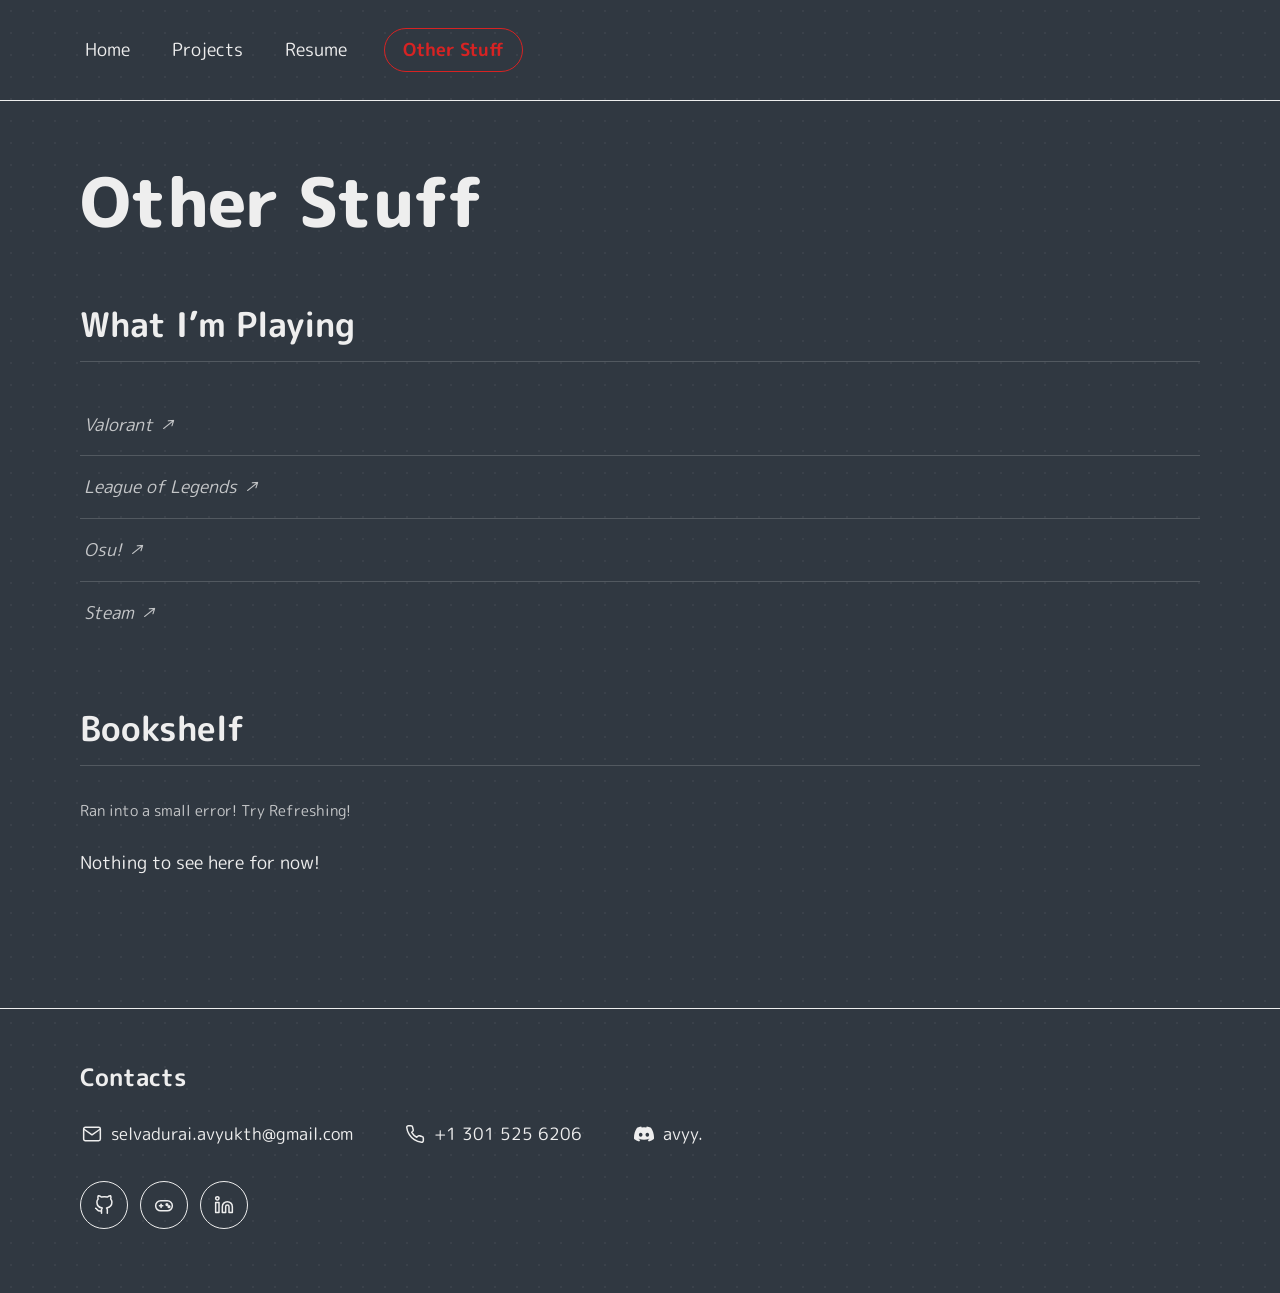
==== other.html @ 9435ec85 "./styles.css GitHub Pages fix?" ====
<!DOCTYPE html>
<html lang="en">

<head>
  <meta charset="UTF-8" />
  <meta name="viewport" content="width=device-width, initial-scale=1.0" />

  <script defer src="CustomElements.js"></script>
  <script defer src="GetAniListFavorites.js"></script>
  <import-fonts></import-fonts>
  <link rel="stylesheet" href="./styles.css" />
</head>

<body>
  <custom-header-template active-header="3"></custom-header-template>

  <main>
    <h1 class="page-title">Other Stuff</h1>
    
    <!-- 
    <blockquote class="quote-block">
      <p class="placeholder">Enjoy Everything!</p>
      <cite class="placeholder"></cite>
    </blockquote>
    --> 

    <h2 class="section-title">What I&rsquo;m Playing</h2>
    <ul class="playing-list">
      <li>
        <a href="https://tracker.gg/valorant/profile/riot/Avy%234444/overview?platform=pc&playlist=competitive&season=8102cd81-43a0-d0d7-bd59-47b8fe9bed1b" target="_blank" rel="noopener noreferrer">
          <span class="placeholder">Valorant &nearrow;</span> 
        </a>
      </li>
      <li>
        <a href="https://op.gg/lol/summoners/na/Avy-4444" target="_blank" rel="noopener noreferrer">
          <span class="placeholder">League of Legends &nearrow;</span>
        </a>
      </li>
      <li>
        <a href="https://osu.ppy.sh/users/16980674" target="_blank" rel="noopener noreferrer">
          <span class="placeholder">Osu! &nearrow;</span>
        </a>
      </li>
      <li>
        <a href="https://steamcommunity.com/id/Avy_/" target="_blank" rel="noopener noreferrer">
          <span class="placeholder">Steam &nearrow;</span>
        </a>
      </li>
    </ul>

    <h2 class="section-title">Bookshelf</h2>
    <div class="bookshelf" id="bookshelf">
      <p id="bookshelf-status" class="hint" role="status"></p>
      <ul id="bookshelf-grid" class="bookshelf-grid" data-bookshelf-grid>
        
      </ul>
    </div>
  </main>

  <custom-footer-template></custom-footer-template>
</body>

</html>
---- styles.css ----
/* =========================================================
   Avy — portfolio site
   Dark theme built from a 4-color palette:
   #303841 (background), #3A4750 (surface), #D72323 (accent),
   #EEEEEE (foreground). Accent is used only for interactive
   and "special content" moments — nav active state, links,
   buttons, focus rings, the corner-frame motif, and quotes.
   ========================================================= */

* {
  margin: 0;
  padding: 0;
  box-sizing: border-box;
}

:root {
  /* ---- Color: dark UI built from a 4-color palette ---- */
  --paper: #303841;    /* page background */
  --surface: #3A4750;  /* elevated surface — cards, chips, hairlines */
  --ink: #EEEEEE;      /* primary text/foreground, light on dark */
  --graphite: rgba(238, 238, 238, 0.78); /* muted/secondary text */
  --hairline: rgba(238, 238, 238, 0.18); /* subtle dividers, visible on dark */
  --accent: #D72323;   /* red — reserved for interactive/active moments */

  /* ---- Type ---- */
  /* FOT-Rodin ProN is a licensed Fontworks typeface — it isn't something
     that can be embedded here, but it's declared first so any visitor
     (or you, the site owner) who already has it installed or synced via
     Adobe Fonts will see it automatically. M PLUS Rounded 1c is a free,
     open substitute with a similar warm, rounded gothic feel, loaded via
     Google Fonts in each page's <head> as the practical fallback. */
  --font-main: "FOT-Rodin ProN", "RodinProN", "M PLUS Rounded 1c",
    "Hiragino Maru Gothic ProN", "Yu Gothic", sans-serif;

  --fs-meta: 0.95rem;
  --fs-body: 1.125rem;
  --fs-h3: 1.5rem;
  --fs-h2: 2.125rem;
  --fs-h1: clamp(2.75rem, 6vw, 4.25rem);

  --content-width: 1200px;
  --prose-width: 72ch;
  --radius-sm: 8px;
  --radius-lg: 12px;
}

@media (prefers-reduced-motion: reduce) {
  * {
    transition: none !important;
    scroll-behavior: auto !important;
  }
}

html {
  -webkit-text-size-adjust: 100%;
}

body {
  font-family: var(--font-main);
  font-size: var(--fs-body);
  color: var(--ink);
  background-color: var(--paper);
  /* A faint dot grid — a quiet nod to the dot-paper the original
     wireframes were sketched on. Barely visible by design. */
  background-image: radial-gradient(
    circle,
    rgba(238, 238, 238, 0.05) 1px,
    transparent 1.4px
  );
  background-size: 22px 22px;
  line-height: 1.7;
  display: flex;
  flex-direction: column;
  min-height: 100vh;
}

a {
  color: inherit;
  text-decoration: none;
}

ul {
  list-style: none;
}

svg {
  display: block;
}

:focus-visible {
  outline: 2px solid var(--accent);
  outline-offset: 3px;
}

main {
  flex: 1;
  width: 100%;
  max-width: var(--content-width);
  margin: 0 auto;
  padding: 64px 40px 112px;
}

main > *:first-child {
  margin-top: 0;
}

.prose {
  max-width: var(--prose-width);
}

/* =========================================================
   Header / nav
   ========================================================= */

.site-header {
  border-bottom: 1px solid var(--ink);
}

.main-nav {
  max-width: var(--content-width);
  margin: 0 auto;
  display: flex;
  flex-wrap: wrap;
  align-items: center;
  gap: 12px 32px;
  padding: 28px 40px;
  font-size: 1.1rem;
}

.nav-link {
  padding: 6px 4px;
  border: 1px solid transparent;
  border-radius: 999px;
}

.nav-link:not(.active):hover {
  color: var(--accent);
}

.nav-link.active {
  border-color: var(--accent);
  color: var(--accent);
  padding: 6px 18px;
  font-weight: 700;
}

/* =========================================================
   Footer / contacts
   ========================================================= */

.site-footer {
  border-top: 1px solid var(--ink);
}

.contacts {
  max-width: var(--content-width);
  margin: 0 auto;
  padding: 48px 40px 64px;
}

.contacts-title {
  font-size: var(--fs-h3);
  font-weight: 700;
  margin-bottom: 18px;
}

.contact-details {
  display: flex;
  flex-wrap: wrap;
  gap: 16px 48px;
  margin-bottom: 28px;
  font-size: 1.05rem;
}

.contact-item {
  display: inline-flex;
  align-items: center;
  gap: 9px;
  padding: 4px 2px;
}

.contact-item svg {
  width: 20px;
  height: 20px;
  flex-shrink: 0;
}

.contact-item:hover {
  color: var(--accent);
}

.social-links {
  display: flex;
  gap: 12px;
}

.icon-link {
  display: inline-flex;
  align-items: center;
  justify-content: center;
  width: 48px;
  height: 48px;
  border: 1px solid var(--ink);
  border-radius: 50%;
  transition: background-color 0.15s ease, color 0.15s ease;
}

.icon-link svg {
  width: 20px;
  height: 20px;
}

.icon-link:hover {
  background-color: var(--accent);
  border-color: var(--accent);
  color: var(--ink);
}

/* =========================================================
   Corner-bracket frame — the one recurring "bold" motif,
   echoing the corner marks drawn around the wireframe's
   intro paragraph. Used sparingly (two spots on the site).
   ========================================================= */

.corner-frame {
  position: relative;
  padding: 46px 50px;
}

.corner-frame::before,
.corner-frame::after {
  content: "";
  position: absolute;
  width: 22px;
  height: 22px;
}

.corner-frame::before {
  top: 0;
  left: 0;
  border-top: 2px solid var(--accent);
  border-left: 2px solid var(--accent);
}

.corner-frame::after {
  bottom: 0;
  right: 0;
  border-bottom: 2px solid var(--accent);
  border-right: 2px solid var(--accent);
}

/* =========================================================
   Home page
   ========================================================= */

.greeting {
  font-size: var(--fs-h1);
  font-weight: 800;
  margin-bottom: 40px;
  letter-spacing: -0.01em;
  line-height: 1.1;
}

.intro-box {
  margin-bottom: 12px;
}

.intro-box p {
  text-align: left;
  font-size: 1.25rem;
  line-height: 1.75;
  max-width: var(--prose-width);
}

.placeholder {
  color: var(--graphite);
  font-style: italic;
}

/* =========================================================
   Shared section heading
   ========================================================= */

.section-title {
  font-size: var(--fs-h2);
  font-weight: 700;
  margin: 64px 0 32px;
  padding-bottom: 16px;
  border-bottom: 1px solid var(--hairline);
  line-height: 1.2;
}

/* =========================================================
   Projects page (legacy rows kept for compatibility)
   ========================================================= */

.project-row {
  display: grid;
  grid-template-columns: 190px 1fr;
  gap: 26px;
  padding: 30px 0;
  border-bottom: 1px solid var(--hairline);
}

.project-row:last-of-type {
  border-bottom: none;
}

.placeholder-visual {
  aspect-ratio: 4 / 3;
  border: 1px solid var(--ink);
  border-radius: var(--radius-lg);
  display: flex;
  align-items: center;
  justify-content: center;
  color: var(--graphite);
  background-color: rgba(238, 238, 238, 0.04);
}

.placeholder-visual svg {
  width: 34px;
  height: 34px;
  opacity: 0.55;
}

.project-info h3 {
  font-size: var(--fs-h3);
  font-weight: 700;
  margin-bottom: 10px;
}

.project-description {
  margin-bottom: 16px;
  max-width: var(--prose-width);
  font-size: 1.05rem;
}

.project-details {
  margin-top: 24px;
  border: 1px solid var(--ink);
  border-radius: var(--radius-lg);
  background-color: rgba(238, 238, 238, 0.03);
  overflow: clip;
}

.project-details summary {
  cursor: pointer;
  display: flex;
  align-items: center;
  gap: 12px;
  padding: 18px 22px;
  font-size: 1.1rem;
  font-weight: 700;
  color: var(--ink);
  list-style: none;
  transition: color 0.15s ease;
}

.project-details summary::-webkit-details-marker {
  display: none;
}

.project-details summary:hover {
  color: var(--accent);
}

.project-details summary:hover::after {
  border-color: var(--accent);
  color: var(--accent);
}

.project-details summary::after {
  content: "+";
  margin-left: auto;
  flex-shrink: 0;
  width: 32px;
  height: 32px;
  display: inline-flex;
  align-items: center;
  justify-content: center;
  border: 1px solid var(--ink);
  border-radius: 50%;
  font-size: 1.2rem;
  font-weight: 500;
  line-height: 1;
  transition: background-color 0.15s ease, color 0.15s ease, border-color 0.15s ease;
}

.details-hint {
  font-size: 0.9rem;
  font-weight: 500;
  color: var(--graphite);
}

.project-details[open] summary {
  margin-bottom: 0;
  border-bottom: 1px solid var(--hairline);
}

.project-details[open] summary::after {
  content: "\2013";
  background-color: var(--accent);
  border-color: var(--accent);
  color: var(--ink);
}

.project-details .details-body {
  padding: 22px;
  font-size: 1.05rem;
  line-height: 1.75;
  max-width: 70ch;
}

.project-details .details-body p + p {
  margin-top: 12px;
}

/* Individual breakdown sections — labeled blocks divided by hairlines */
.breakdown-block {
  padding: 18px 0;
}

.breakdown-block:first-child {
  padding-top: 0;
}

.breakdown-block:last-child {
  padding-bottom: 0;
}

.breakdown-block + .breakdown-block {
  border-top: 1px solid var(--hairline);
}

.breakdown-block h4 {
  font-size: 0.85rem;
  font-weight: 700;
  text-transform: uppercase;
  letter-spacing: 0.08em;
  color: var(--graphite);
  margin-bottom: 10px;
}

.breakdown-points {
  display: flex;
  flex-direction: column;
  gap: 12px;
}

.breakdown-points li {
  position: relative;
  padding-left: 20px;
}

.breakdown-points li::before {
  content: "–";
  position: absolute;
  left: 0;
  color: var(--graphite);
}

.breakdown-points li strong {
  color: var(--ink);
}

.gallery-grid {
  display: grid;
  grid-template-columns: repeat(3, 1fr);
  gap: 20px;
}

.gallery-item {
  aspect-ratio: 1;
  border: 1px solid var(--ink);
  border-radius: var(--radius-lg);
  display: flex;
  align-items: center;
  justify-content: center;
  color: var(--graphite);
  background-color: rgba(238, 238, 238, 0.04);
}

.gallery-item svg {
  width: 28px;
  height: 28px;
  opacity: 0.55;
}

/* =========================================================
   Resume page
   ========================================================= */

.resume-main {
  max-width: var(--content-width);
}

.resume-wrapper {
  margin-bottom: 26px;
}

.resume-embed {
  width: 100%;
  height: min(900px, 80vh);
  border: 1px solid var(--hairline);
  border-radius: var(--radius-sm);
  overflow: hidden;
  background-color: var(--surface);
}

.resume-embed iframe {
  width: 100%;
  height: 100%;
  border: none;
  display: block;
}

.download-link {
  display: inline-flex;
  align-items: center;
  gap: 10px;
  padding: 15px 30px;
  border: 1px solid var(--accent);
  border-radius: var(--radius-sm);
  font-size: 1.05rem;
  font-weight: 700;
  color: var(--ink);
  transition: background-color 0.15s ease, color 0.15s ease;
}

.download-link svg {
  width: 17px;
  height: 17px;
}

.download-link:hover {
  background-color: var(--accent);
  color: var(--ink);
}

/* =========================================================
   Other Stuff page
   ========================================================= */

.quote-block {
  margin: 52px 0;
  padding-left: 30px;
  border-left: 2px solid var(--accent);
  font-size: 1.5rem;
  line-height: 1.6;
  font-style: italic;
  max-width: 68ch;
}

.quote-block cite {
  display: block;
  margin-top: 14px;
  font-size: 1rem;
  font-style: normal;
  color: var(--graphite);
}

.misc-block {
  margin: 44px 0;
}

.misc-block .placeholder-visual {
  aspect-ratio: 16 / 9;
  width: 100%;
  margin-bottom: 12px;
}

.misc-caption {
  font-size: 1rem;
  color: var(--graphite);
}

.link-list li {
  border-bottom: 1px solid var(--hairline);
}

.link-list li:last-child {
  border-bottom: none;
}

.link-list a {
  display: block;
  padding: 20px 4px;
  font-size: 1.1rem;
}

.link-list a:hover {
  color: var(--accent);
}

.link-list .link-note {
  display: block;
  font-size: 0.95rem;
  color: var(--graphite);
  margin-top: 3px;
}

.playing-list li {
  padding: 16px 4px;
  font-size: 1.1rem;
  border-bottom: 1px solid var(--hairline);
}

.playing-list li:last-child {
  border-bottom: none;
}

/* =========================================================
   Game-design tailoring — new components
   ========================================================= */

.eyebrow {
  font-size: var(--fs-meta);
  font-weight: 700;
  letter-spacing: 0.08em;
  text-transform: uppercase;
  color: var(--graphite);
  margin-bottom: 12px;
}

.page-title {
  font-size: var(--fs-h1);
  font-weight: 800;
  letter-spacing: -0.01em;
  line-height: 1.1;
  margin-bottom: 28px;
}

.hint {
  font-size: 0.95rem;
  color: var(--graphite);
  margin-top: 12px;
  max-width: var(--prose-width);
}

.hint code {
  font-family: ui-monospace, monospace;
  font-size: 0.9rem;
  background: var(--surface);
  padding: 1px 5px;
  border-radius: 4px;
}

.text-link {
  font-weight: 700;
  border-bottom: 1px solid var(--ink);
  padding-bottom: 1px;
}

.text-link:hover {
  color: var(--accent);
  border-color: var(--accent);
}

/* Skill / discipline chips */
.chip-list {
  display: flex;
  flex-wrap: wrap;
  gap: 10px;
  margin: 0 0 6px;
}

.chip {
  font-size: var(--fs-meta);
  font-weight: 500;
  border: 1px solid var(--ink);
  border-radius: 999px;
  padding: 8px 18px;
  background: var(--surface);
}

/* Featured projects on home */
.featured-grid {
  display: grid;
  grid-template-columns: 1fr 1fr;
  gap: 28px;
  margin-top: 8px;
}

.featured-card {
  border: 1px solid var(--ink);
  border-radius: var(--radius-lg);
  padding: 28px;
  display: flex;
  flex-direction: column;
  gap: 16px;
  background: var(--surface);
}

.featured-card h3 {
  font-size: 1.35rem;
  font-weight: 700;
}

.featured-card p {
  font-size: 1.05rem;
  line-height: 1.7;
  flex: 1;
}

/* CTA buttons */
.cta-row {
  display: flex;
  flex-wrap: wrap;
  gap: 14px;
  margin-top: 34px;
}

.btn {
  display: inline-flex;
  align-items: center;
  justify-content: center;
  gap: 8px;
  padding: 15px 32px;
  border: 1px solid var(--accent);
  border-radius: var(--radius-sm);
  font-size: 1.05rem;
  font-weight: 700;
  background: var(--accent);
  color: var(--ink);
  transition: background-color 0.15s ease, color 0.15s ease;
}

.btn:hover {
  background: transparent;
  color: var(--accent);
}

.btn-ghost {
  background: transparent;
  color: var(--ink);
  border-color: var(--ink);
}

.btn-ghost:hover {
  background: var(--ink);
  color: var(--paper);
}

.btn-small {
  padding: 11px 22px;
  font-size: 0.95rem;
}

/* Case-study cards on projects page */
.project-card {
  border: 1px solid var(--ink);
  border-radius: var(--radius-lg);
  overflow: hidden;
  margin-bottom: 30px;
  background: var(--surface);
}

.project-card + .project-card {
  margin-top: 36px;
}

.project-media {
  border: none;
  border-bottom: 1px solid var(--ink);
  border-radius: 0;
  aspect-ratio: 16 / 9;
}

.project-body {
  padding: 38px 40px;
}

.project-body h2 {
  font-size: var(--fs-h3);
  font-weight: 700;
  margin-bottom: 8px;
}

.project-hook {
  margin-bottom: 20px;
  max-width: var(--prose-width);
  font-size: 1.1rem;
  line-height: 1.75;
}

.meta-grid {
  display: grid;
  grid-template-columns: repeat(4, 1fr);
  gap: 20px;
  margin-bottom: 20px;
  padding: 20px 0;
  border-top: 1px solid var(--hairline);
  border-bottom: 1px solid var(--hairline);
}

.meta-grid dt {
  font-size: 0.85rem;
  font-weight: 700;
  text-transform: uppercase;
  letter-spacing: 0.06em;
  color: var(--graphite);
  margin-bottom: 6px;
}

.meta-grid dd {
  font-size: 1.05rem;
  font-weight: 500;
}

.project-card .chip-list {
  margin-bottom: 14px;
}

.project-links {
  display: flex;
  flex-wrap: wrap;
  gap: 12px;
  margin-top: 20px;
}

/* Mechanics showcase — gif + one-line caption per mechanic */
.mechanics-title {
  font-size: 1.25rem;
  font-weight: 700;
  margin: 26px 0 16px;
  padding-top: 22px;
  border-top: 1px solid var(--hairline);
}

.mechanics-grid {
  display: grid;
  grid-template-columns: repeat(auto-fill, minmax(240px, 1fr));
  gap: 20px;
  margin-bottom: 6px;
}

.mechanics-item figure {
  display: flex;
  flex-direction: column;
  gap: 10px;
}

.mechanics-gif {
  aspect-ratio: 16 / 9;
  max-width: none;
  overflow: hidden;
}

.mechanics-gif img {
  width: 100%;
  height: 100%;
  object-fit: cover;
  display: block;
}

.mechanics-gif span {
  font-size: 0.95rem;
}

.mechanics-caption {
  font-size: 1rem;
  line-height: 1.6;
}

/* Resume checklist */
.checklist {
  display: flex;
  flex-direction: column;
  gap: 16px;
  margin-top: 6px;
}

.checklist li {
  position: relative;
  padding-left: 30px;
  max-width: 70ch;
  font-size: 1.05rem;
}

.checklist li::before {
  content: "";
  position: absolute;
  left: 0;
  top: 7px;
  width: 14px;
  height: 14px;
  border: 1px solid var(--ink);
  border-radius: 4px;
}

/* Project title links */
.project-title-link:hover {
  color: var(--accent);
  text-decoration: underline;
  text-underline-offset: 3px;
}

/* =========================================================
   Arcade — playable game embeds (itch.io etc.)
   ========================================================= */

.arcade-grid {
  display: grid;
  grid-template-columns: 1fr 1fr;
  gap: 28px;
}

.arcade-item {
  border: 1px solid var(--ink);
  border-radius: var(--radius-lg);
  overflow: hidden;
  background: var(--surface);
}

.arcade-embed {
  border: none;
  border-bottom: 1px solid var(--ink);
  border-radius: 0;
  min-height: 167px;
  aspect-ratio: auto;
}

.arcade-embed iframe {
  width: 100%;
  border: none;
  display: block;
}

.arcade-caption {
  padding: 18px 24px;
  font-size: 1rem;
}

/* =========================================================
   Bookshelf (Other Stuff — AniList-ready, no fetch logic here)
   ========================================================= */

.shelf-lede {
  font-size: 1.1rem;
  color: var(--graphite);
  max-width: var(--prose-width);
  margin-bottom: 24px;
}

#bookshelf-status {
  margin-top: 0;
  margin-bottom: 24px;
}

.bookshelf-grid {
  display: flex;
  gap: 32px;
  align-items: stretch;
  overflow-x: auto;
  padding-bottom: 18px;
  scroll-snap-type: x proximity;
  scrollbar-width: thin;
  scrollbar-color: rgba(238, 238, 238, 0.35) transparent;
}

.bookshelf-grid::-webkit-scrollbar {
  height: 10px;
}

.bookshelf-grid::-webkit-scrollbar-track {
  background: transparent;
}

.bookshelf-grid::-webkit-scrollbar-thumb {
  background: rgba(238, 238, 238, 0.35);
  border-radius: 999px;
}

.bookshelf-grid::-webkit-scrollbar-thumb:hover {
  background: var(--accent);
}

.bookshelf-grid > a {
  flex: 0 0 calc((100% - 3 * 28px) / 4);
  scroll-snap-align: start;
  display: flex;
  min-width: 0;
}

.book-card {
  flex: 1 1 auto;
  width: 100%;
  border: 1px solid var(--ink);
  border-radius: var(--radius-lg);
  background: var(--surface);
  overflow: hidden;
  display: flex;
  flex-direction: column;
}

.book-cover {
  aspect-ratio: 2 / 3;
  border: none;
  border-bottom: 1px solid var(--ink);
  border-radius: 0;
  max-width: none;
  overflow: hidden;
}

.book-cover img {
  width: 100%;
  height: 100%;
  object-fit: cover;
  display: block;
}

.book-cover span {
  font-size: 0.95rem;
}

.book-body {
  padding: 18px 20px 20px;
  display: flex;
  flex-direction: column;
  gap: 6px;
  flex: 1;
}

.book-title {
  font-size: 1.1rem;
  font-weight: 700;
  line-height: 1.35;
  min-height: calc(1.35em * 2);
  max-height: calc(1.35em * 2);
  display: -webkit-box;
  -webkit-line-clamp: 2;
  -webkit-box-orient: vertical;
  line-clamp: 2;
  overflow: hidden;
  overflow-wrap: break-word;
}

.book-title--long {
  font-size: 1rem;
}

/* =========================================================
   Responsive
   ========================================================= */

@media (max-width: 620px) {
  main {
    padding: 40px 20px 72px;
  }

  .main-nav {
    padding: 22px 20px;
    gap: 10px 20px;
  }

  .contacts {
    padding: 30px 20px 44px;
  }

  .project-row {
    grid-template-columns: 1fr;
  }

  .placeholder-visual {
    max-width: 260px;
  }

  .project-card .placeholder-visual {
    max-width: none;
  }

  .gallery-grid {
    grid-template-columns: repeat(2, 1fr);
  }

  .arcade-grid {
    grid-template-columns: 1fr;
  }

  .corner-frame {
    padding: 30px 26px;
  }

  .greeting {
    margin-bottom: 28px;
  }

  .featured-grid {
    grid-template-columns: 1fr;
  }

  .meta-grid {
    grid-template-columns: repeat(2, 1fr);
  }

  .project-body {
    padding: 22px 20px;
  }

  .details-hint {
    display: none;
  }

  .bookshelf-grid {
    gap: 18px;
  }

  .bookshelf-grid > a {
    flex-basis: calc((100% - 18px) / 2);
  }
}
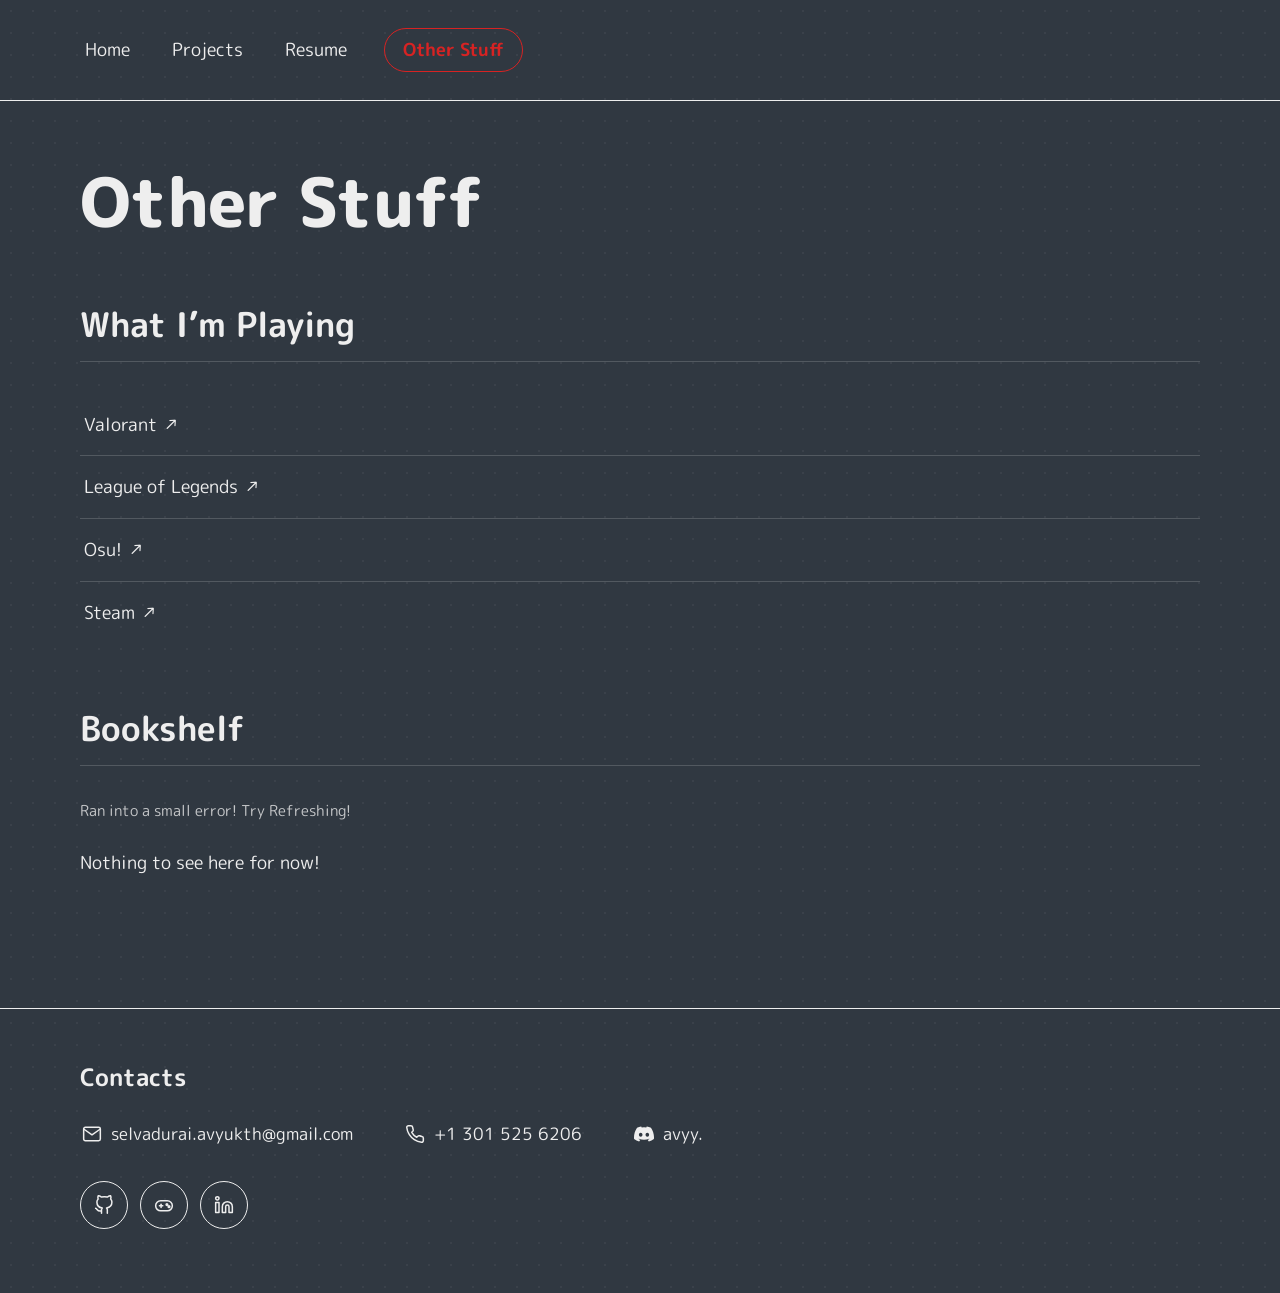
==== commit 4af0dd23: "Updates" ====
--- a/other.html
+++ b/other.html
@@ -19,8 +19,8 @@
     
     <!-- 
     <blockquote class="quote-block">
-      <p class="placeholder">Enjoy Everything!</p>
-      <cite class="placeholder"></cite>
+      <p>Enjoy Everything!</p>
+      <cite></cite>
     </blockquote>
     --> 
 
@@ -28,22 +28,22 @@
     <ul class="playing-list">
       <li>
         <a href="https://tracker.gg/valorant/profile/riot/Avy%234444/overview?platform=pc&playlist=competitive&season=8102cd81-43a0-d0d7-bd59-47b8fe9bed1b" target="_blank" rel="noopener noreferrer">
-          <span class="placeholder">Valorant &nearrow;</span> 
+          Valorant &nearrow;
         </a>
       </li>
       <li>
         <a href="https://op.gg/lol/summoners/na/Avy-4444" target="_blank" rel="noopener noreferrer">
-          <span class="placeholder">League of Legends &nearrow;</span>
+          League of Legends &nearrow;
         </a>
       </li>
       <li>
         <a href="https://osu.ppy.sh/users/16980674" target="_blank" rel="noopener noreferrer">
-          <span class="placeholder">Osu! &nearrow;</span>
+          Osu! &nearrow;
         </a>
       </li>
       <li>
         <a href="https://steamcommunity.com/id/Avy_/" target="_blank" rel="noopener noreferrer">
-          <span class="placeholder">Steam &nearrow;</span>
+          Steam &nearrow;
         </a>
       </li>
     </ul>
--- a/styles.css
+++ b/styles.css
@@ -105,7 +105,7 @@
 }
 
 .prose {
-  max-width: var(--prose-width);
+  max-width: none;
 }
 
 /* =========================================================
@@ -269,12 +269,25 @@
   text-align: left;
   font-size: 1.25rem;
   line-height: 1.75;
-  max-width: var(--prose-width);
-}
-
-.placeholder {
-  color: var(--graphite);
-  font-style: italic;
+  max-width: none;
+}
+
+.intro-list {
+  list-style-type: disc;
+  list-style-position: outside;
+  padding-left: 3rem;
+  margin: 12px 0;
+  font-size: 1.25rem;
+  line-height: 1.75;
+}
+
+.intro-list li {
+  display: list-item;
+  margin-bottom: 4px;
+}
+
+.intro-list li:last-child {
+  margin-bottom: 0;
 }
 
 /* =========================================================
@@ -331,7 +344,7 @@
 
 .project-description {
   margin-bottom: 16px;
-  max-width: var(--prose-width);
+  max-width: none;
   font-size: 1.05rem;
 }
 
@@ -408,7 +421,7 @@
   padding: 22px;
   font-size: 1.05rem;
   line-height: 1.75;
-  max-width: 70ch;
+  max-width: none;
 }
 
 .project-details .details-body p + p {
@@ -672,6 +685,16 @@
   padding: 8px 18px;
   background: var(--surface);
 }
+
+/* Hard skills read as rectangles, soft skills as pills. */
+.chip--hard {
+  border-radius: var(--radius-sm);
+}
+
+.chip--soft {
+  border-radius: 999px;
+}
+
 
 /* Featured projects on home */
 .featured-grid {
@@ -778,7 +801,7 @@
 
 .project-hook {
   margin-bottom: 20px;
-  max-width: var(--prose-width);
+  max-width: none;
   font-size: 1.1rem;
   line-height: 1.75;
 }
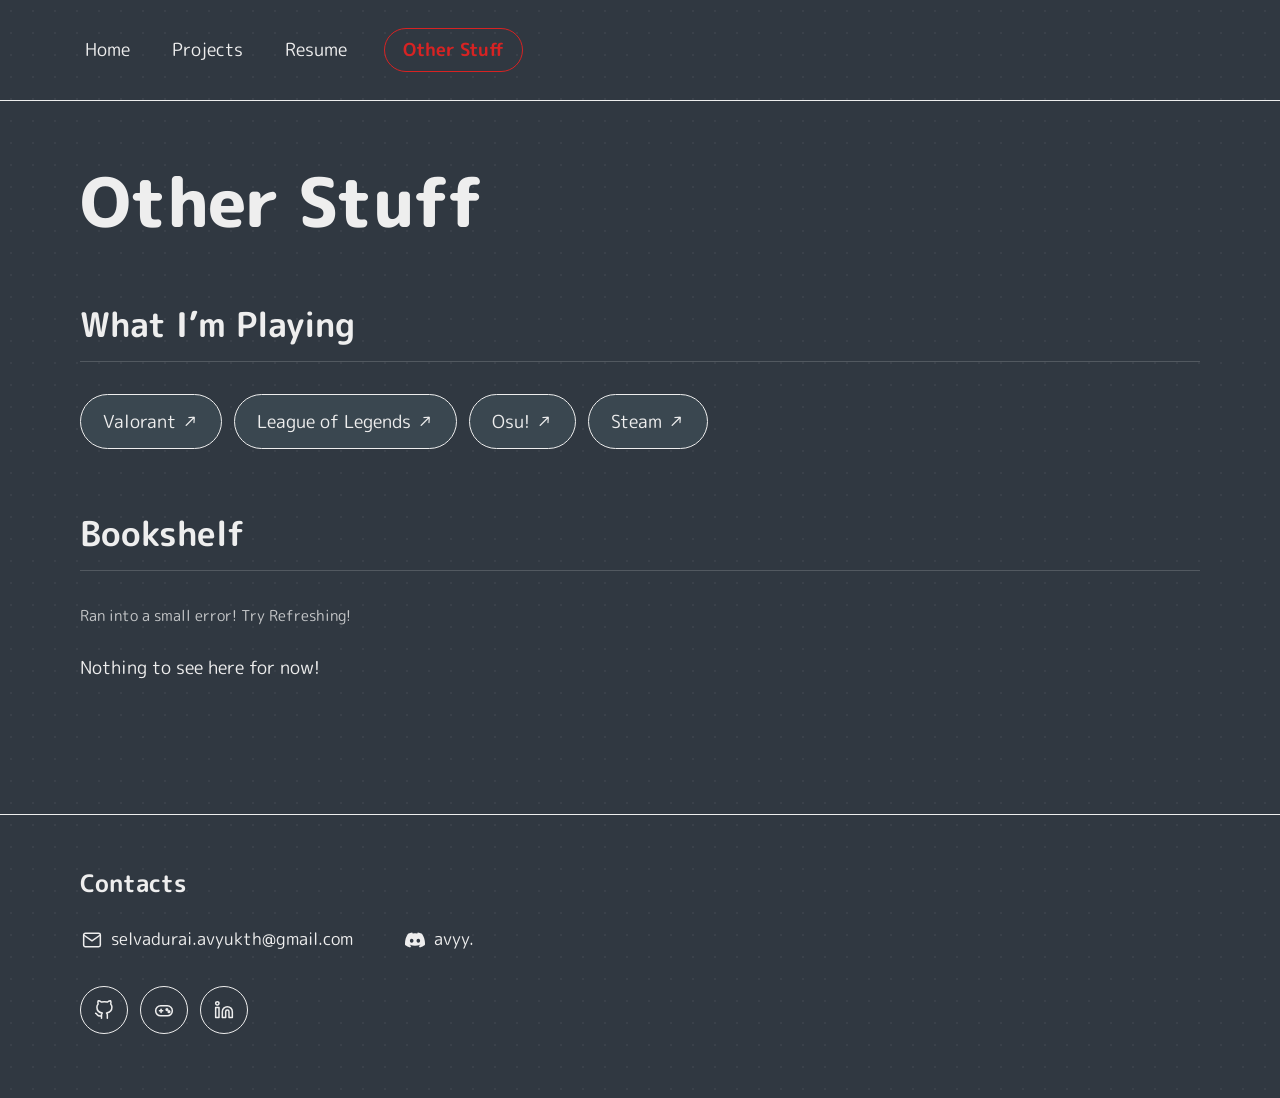
==== commit ed6c79aa: "Design Update" ====
--- a/other.html
+++ b/other.html
@@ -4,10 +4,11 @@
 <head>
   <meta charset="UTF-8" />
   <meta name="viewport" content="width=device-width, initial-scale=1.0" />
-
+  <link rel="icon" type="image/x-icon" href="./Assets/images/favicon.ico">
   <script defer src="CustomElements.js"></script>
   <script defer src="GetAniListFavorites.js"></script>
   <import-fonts></import-fonts>
+  <title>Other Stuff</title>
   <link rel="stylesheet" href="./styles.css" />
 </head>
 
--- a/styles.css
+++ b/styles.css
@@ -238,15 +238,15 @@
 .corner-frame::before {
   top: 0;
   left: 0;
-  border-top: 2px solid var(--accent);
-  border-left: 2px solid var(--accent);
+  border-top: 4px solid var(--accent);
+  border-left: 4px solid var(--accent);
 }
 
 .corner-frame::after {
   bottom: 0;
   right: 0;
-  border-bottom: 2px solid var(--accent);
-  border-right: 2px solid var(--accent);
+  border-bottom: 4px solid var(--accent);
+  border-right: 4px solid var(--accent);
 }
 
 /* =========================================================
@@ -270,6 +270,10 @@
   font-size: 1.25rem;
   line-height: 1.75;
   max-width: none;
+}
+
+.intro-box li {
+  margin-left: 36px;
 }
 
 .intro-list {
@@ -328,6 +332,14 @@
   justify-content: center;
   color: var(--graphite);
   background-color: rgba(238, 238, 238, 0.04);
+  overflow: hidden;
+}
+
+.placeholder-visual img {
+  width: 100%;
+  height: 100%;
+  object-fit: contain;
+  display: block;
 }
 
 .placeholder-visual svg {
@@ -462,6 +474,7 @@
 
 .breakdown-points li {
   position: relative;
+  margin-left: 24px;
   padding-left: 20px;
 }
 
@@ -474,6 +487,10 @@
 
 .breakdown-points li strong {
   color: var(--ink);
+}
+
+.breakdown-points li.indent-2 {
+  margin-left: 68px;
 }
 
 .gallery-grid {
@@ -612,14 +629,22 @@
   margin-top: 3px;
 }
 
+.playing-list {
+  display: flex;
+  flex-wrap: wrap;
+  gap: 12px;
+}
+
 .playing-list li {
-  padding: 16px 4px;
+  padding: 12px 22px;
   font-size: 1.1rem;
-  border-bottom: 1px solid var(--hairline);
-}
-
-.playing-list li:last-child {
-  border-bottom: none;
+  border: 1px solid var(--ink);
+  border-radius: 999px;
+  background: var(--surface);
+}
+
+.playing-list a:hover {
+  color: var(--accent);
 }
 
 /* =========================================================
@@ -838,7 +863,7 @@
   display: flex;
   flex-wrap: wrap;
   gap: 12px;
-  margin-top: 20px;
+  margin: 0 0 20px;
 }
 
 /* Mechanics showcase — gif + one-line caption per mechanic */
@@ -852,7 +877,7 @@
 
 .mechanics-grid {
   display: grid;
-  grid-template-columns: repeat(auto-fill, minmax(240px, 1fr));
+  grid-template-columns: repeat(auto-fill, minmax(min(300px, 100%), 1fr));
   gap: 20px;
   margin-bottom: 6px;
 }
@@ -867,6 +892,13 @@
   aspect-ratio: 16 / 9;
   max-width: none;
   overflow: hidden;
+}
+
+.mechanics-gif a {
+  display: block;
+  width: 100%;
+  height: 100%;
+  cursor: zoom-in;
 }
 
 .mechanics-gif img {
@@ -918,6 +950,135 @@
   text-underline-offset: 3px;
 }
 
+/* Per-project color schemes sampled from each banner image.
+   SLORL banner: pale sage #D9E9CF, fill #B6CEB4, outline #96A78D.
+   Bounty banner: night forest #190E23/#291937, haze #553E5E, title pink #C77FB6. */
+#project-1 {
+  --proj: #B6CEB4;
+  --proj-ink: #1F2A1E;
+  --proj-soft: rgba(182, 206, 180, 0.12);
+  --proj-line: rgba(182, 206, 180, 0.55);
+}
+
+#project-2 {
+  --proj: #D99CCB;
+  --proj-ink: #2B1530;
+  --proj-soft: rgba(217, 156, 203, 0.12);
+  --proj-line: rgba(217, 156, 203, 0.55);
+}
+
+#project-1,
+#project-2 {
+  border: 1px solid var(--proj-line);
+  border-top: 5px solid var(--proj);
+  background: linear-gradient(var(--proj-soft), var(--proj-soft)), var(--surface);
+}
+
+#project-1 .project-media,
+#project-2 .project-media {
+  border-bottom-color: var(--proj-line);
+}
+
+#project-1 .project-title-link:hover,
+#project-2 .project-title-link:hover {
+  color: var(--proj);
+}
+
+#project-1 .meta-grid dt,
+#project-2 .meta-grid dt {
+  color: var(--proj);
+}
+
+#project-1 .meta-grid,
+#project-2 .meta-grid,
+#project-1 .mechanics-title,
+#project-2 .mechanics-title {
+  border-color: var(--proj-line);
+}
+
+#project-1 .chip,
+#project-2 .chip {
+  border-color: var(--proj-line);
+  background: var(--proj-soft);
+}
+
+#project-1 .btn,
+#project-2 .btn {
+  border-color: var(--proj);
+  background: var(--proj);
+  color: var(--proj-ink);
+}
+
+#project-1 .btn:hover,
+#project-2 .btn:hover {
+  background: transparent;
+  color: var(--proj);
+}
+
+#project-1 .btn-ghost,
+#project-2 .btn-ghost {
+  background: transparent;
+  border-color: var(--proj);
+  color: var(--proj);
+}
+
+#project-1 .btn-ghost:hover,
+#project-2 .btn-ghost:hover {
+  background: var(--proj);
+  border-color: var(--proj);
+  color: var(--proj-ink);
+}
+
+#project-1 .project-details,
+#project-2 .project-details {
+  border-color: var(--proj-line);
+}
+
+#project-1 .project-details summary:hover,
+#project-2 .project-details summary:hover {
+  color: var(--proj);
+}
+
+#project-1 .project-details summary:hover::after,
+#project-2 .project-details summary:hover::after {
+  border-color: var(--proj);
+  color: var(--proj);
+}
+
+#project-1 .project-details[open] summary::after,
+#project-2 .project-details[open] summary::after {
+  background-color: var(--proj);
+  border-color: var(--proj);
+  color: var(--proj-ink);
+}
+
+/* Featured cards on home reuse the same per-project variables
+   (the home cards share the #project-1 / #project-2 ids).
+   For a new project, copy a variable block above as #project-3
+   and add #project-3 to the selector lists here and above. */
+#project-1.featured-card,
+#project-2.featured-card {
+  border: 1px solid var(--proj-line);
+  border-top: 5px solid var(--proj);
+  background: linear-gradient(var(--proj-soft), var(--proj-soft)), var(--surface);
+}
+
+#project-1.featured-card .placeholder-visual,
+#project-2.featured-card .placeholder-visual {
+  border-color: var(--proj-line);
+}
+
+#project-1.featured-card .text-link,
+#project-2.featured-card .text-link {
+  border-color: var(--proj);
+}
+
+#project-1.featured-card .text-link:hover,
+#project-2.featured-card .text-link:hover {
+  color: var(--proj);
+  border-color: var(--proj);
+}
+
 /* =========================================================
    Arcade — playable game embeds (itch.io etc.)
    ========================================================= */
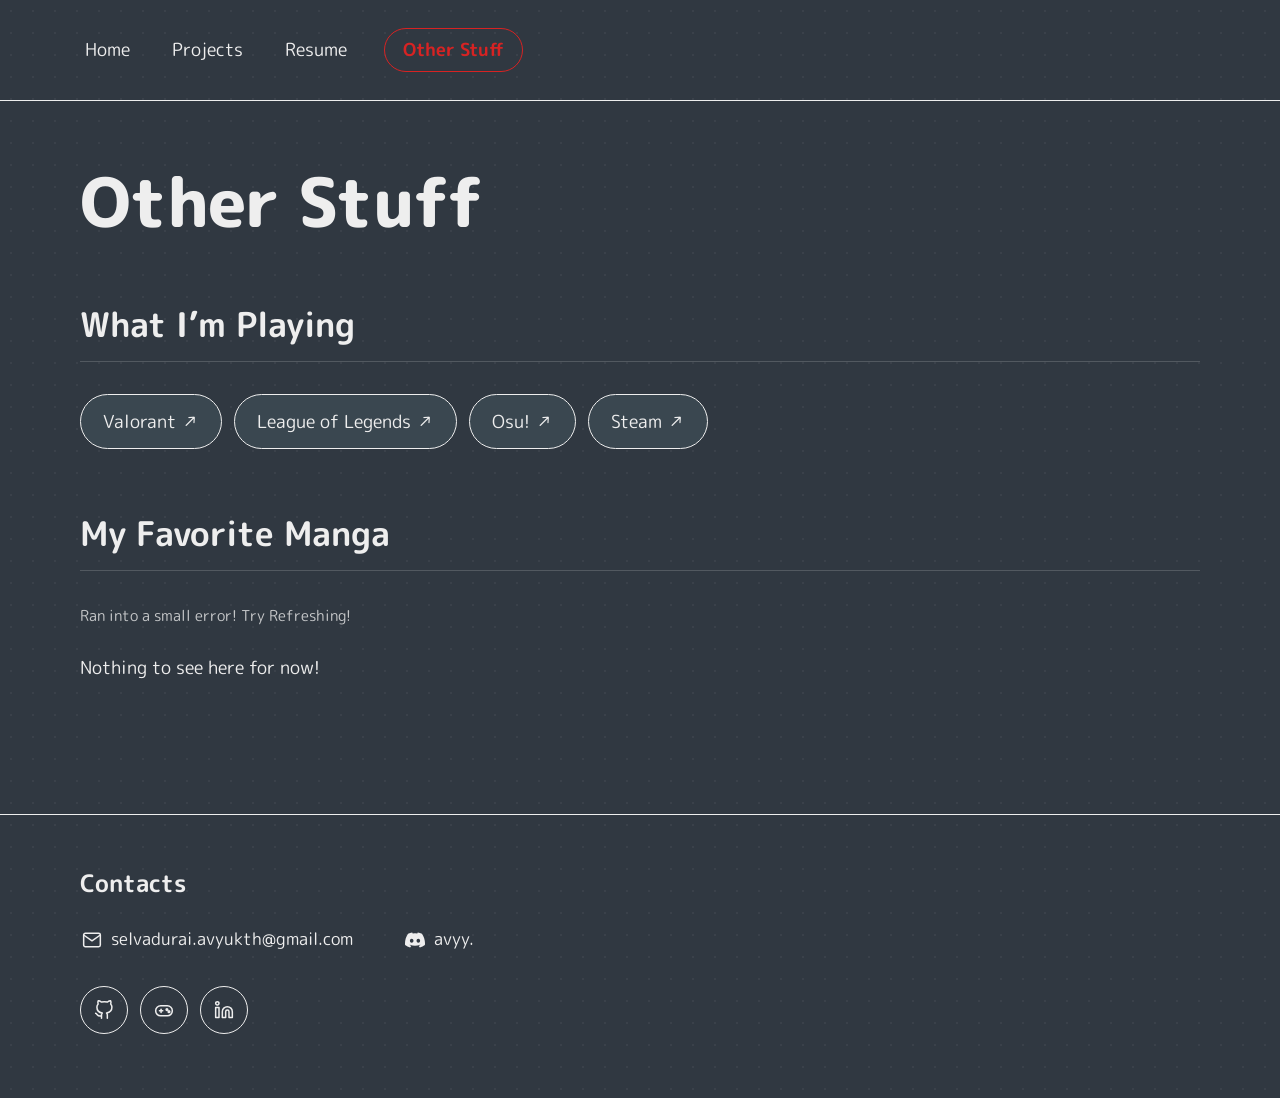
==== commit 2ac4d365: "Small Updates" ====
--- a/other.html
+++ b/other.html
@@ -49,7 +49,7 @@
       </li>
     </ul>
 
-    <h2 class="section-title">Bookshelf</h2>
+    <h2 class="section-title">My Favorite Manga</h2>
     <div class="bookshelf" id="bookshelf">
       <p id="bookshelf-status" class="hint" role="status"></p>
       <ul id="bookshelf-grid" class="bookshelf-grid" data-bookshelf-grid>
--- a/styles.css
+++ b/styles.css
@@ -7,6 +7,9 @@
    buttons, focus rings, the corner-frame motif, and quotes.
    ========================================================= */
 
+  
+
+
 * {
   margin: 0;
   padding: 0;
@@ -15,12 +18,12 @@
 
 :root {
   /* ---- Color: dark UI built from a 4-color palette ---- */
-  --paper: #303841;    /* page background */
-  --surface: #3A4750;  /* elevated surface — cards, chips, hairlines */
-  --ink: #EEEEEE;      /* primary text/foreground, light on dark */
-  --graphite: rgba(238, 238, 238, 0.78); /* muted/secondary text */
-  --hairline: rgba(238, 238, 238, 0.18); /* subtle dividers, visible on dark */
-  --accent: #D72323;   /* red — reserved for interactive/active moments */
+  --paper: #303841;   
+  --surface: #3A4750;  
+  --ink: #EEEEEE;    
+  --graphite: rgba(238, 238, 238, 0.78); 
+  --hairline: rgba(238, 238, 238, 0.18); 
+  --accent: #D72323;
 
   /* ---- Type ---- */
   /* FOT-Rodin ProN is a licensed Fontworks typeface — it isn't something
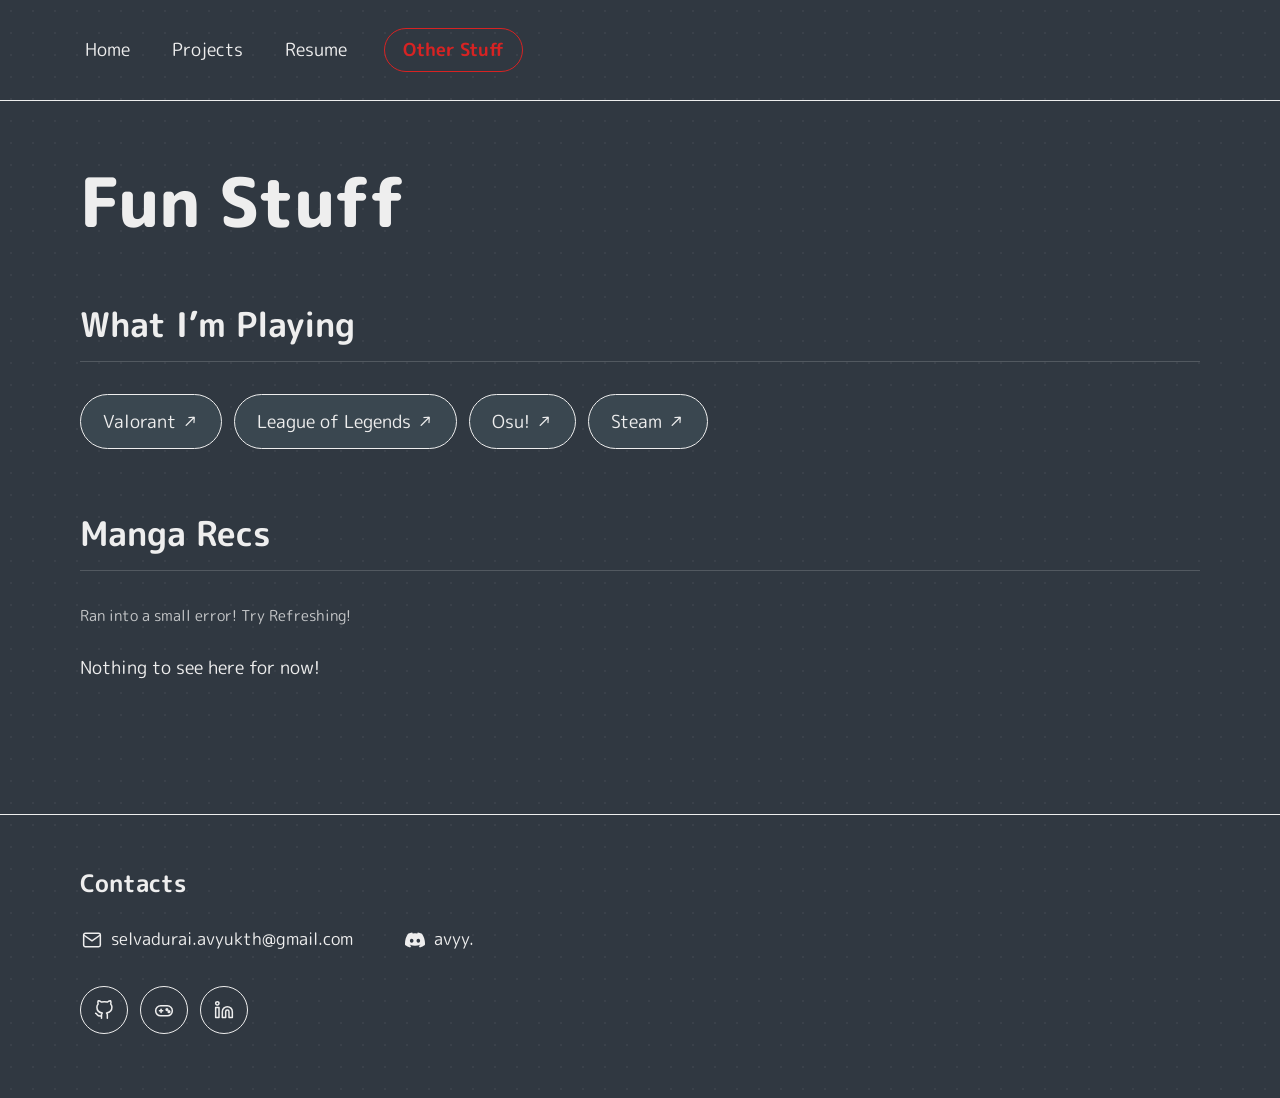
==== commit f2d35bf2: "Removed some corruption" ====
--- a/other.html
+++ b/other.html
@@ -8,7 +8,7 @@
   <script defer src="CustomElements.js"></script>
   <script defer src="GetAniListFavorites.js"></script>
   <import-fonts></import-fonts>
-  <title>Other Stuff</title>
+  <title>Fun Stuff</title>
   <link rel="stylesheet" href="./styles.css" />
 </head>
 
@@ -16,7 +16,7 @@
   <custom-header-template active-header="3"></custom-header-template>
 
   <main>
-    <h1 class="page-title">Other Stuff</h1>
+    <h1 class="page-title">Fun Stuff</h1>
     
     <!-- 
     <blockquote class="quote-block">
@@ -49,7 +49,7 @@
       </li>
     </ul>
 
-    <h2 class="section-title">My Favorite Manga</h2>
+    <h2 class="section-title">Manga Recs</h2>
     <div class="bookshelf" id="bookshelf">
       <p id="bookshelf-status" class="hint" role="status"></p>
       <ul id="bookshelf-grid" class="bookshelf-grid" data-bookshelf-grid>
--- a/styles.css
+++ b/styles.css
@@ -1,4 +1,4 @@
-/* =========================================================
+﻿/* =========================================================
    Avy — portfolio site
    Dark theme built from a 4-color palette:
    #303841 (background), #3A4750 (surface), #D72323 (accent),
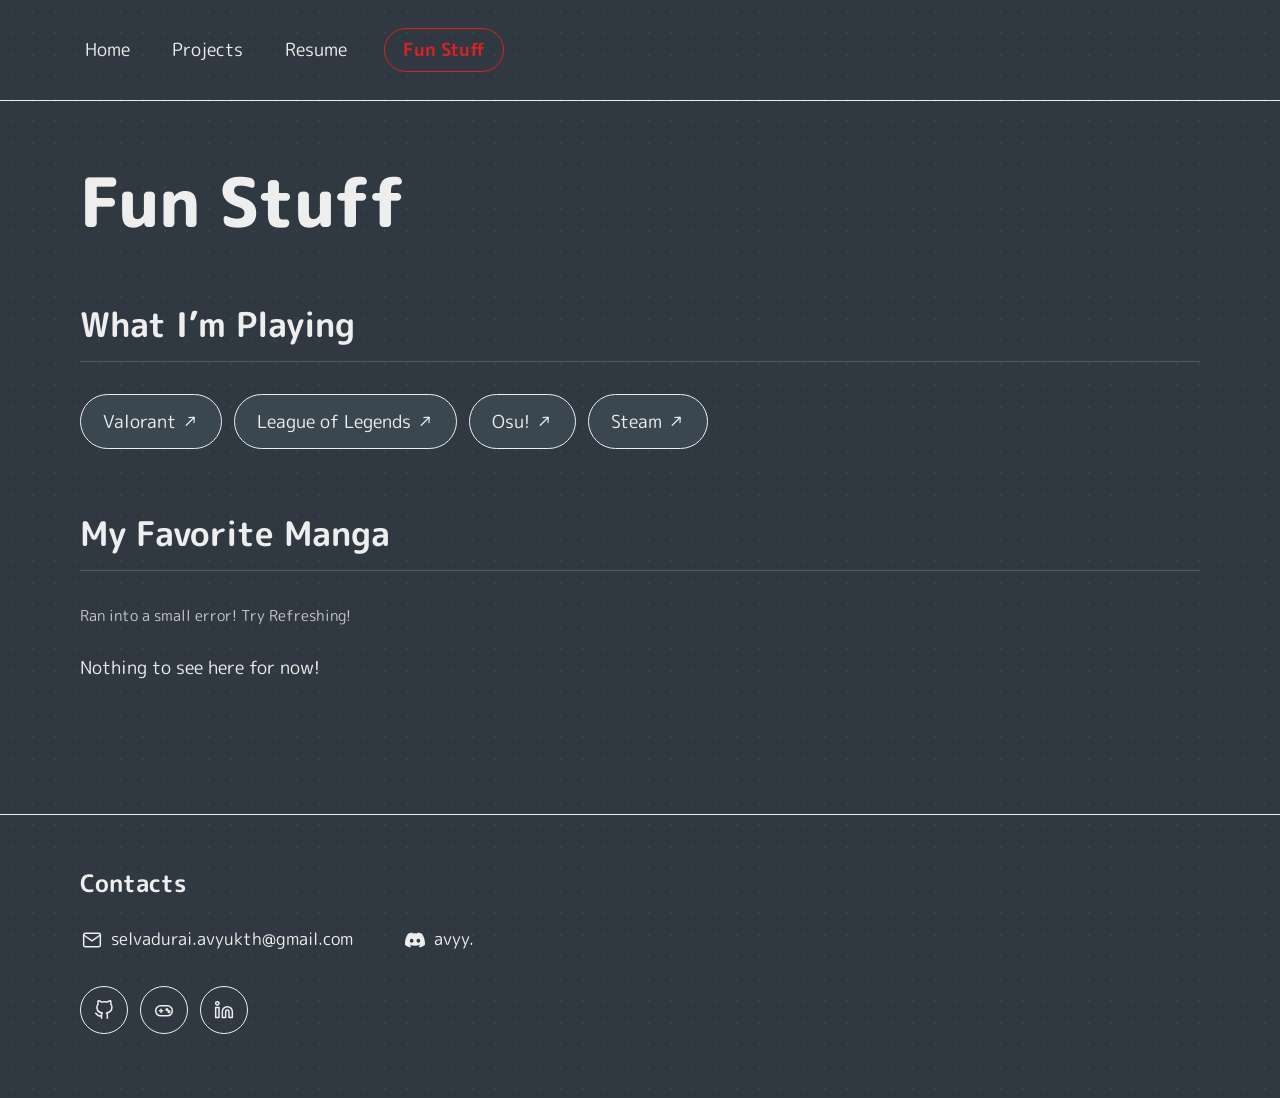
==== commit d8172cc2: "Projects Update" ====
--- a/other.html
+++ b/other.html
@@ -49,7 +49,7 @@
       </li>
     </ul>
 
-    <h2 class="section-title">Manga Recs</h2>
+    <h2 class="section-title">My Favorite Manga</h2>
     <div class="bookshelf" id="bookshelf">
       <p id="bookshelf-status" class="hint" role="status"></p>
       <ul id="bookshelf-grid" class="bookshelf-grid" data-bookshelf-grid>
--- a/styles.css
+++ b/styles.css
@@ -1115,9 +1115,315 @@
 
 .arcade-caption {
   padding: 18px 24px;
+  font-size: 1.05rem;
+  font-weight: bold;
+}
+
+/* Caption boxes use each game's itch.io embed background color,
+   i.e. the backdrop behind the embed's title text. */
+.arcade-item--slime .arcade-caption {
+  background-color: #b1cfe8;
+  color: #205ce6;
+}
+
+.arcade-item--frogs .arcade-caption {
+  background-color: #eacadf;
+  color: #1e2448;
+}
+
+/* =========================================================
+   Non-game projects - compact secondary list
+   Deliberately quieter than the game case-study cards:
+   no banner art, tighter padding and type, hairline border.
+   ========================================================= */
+
+.other-lede {
+  font-size: 1.05rem;
+  color: var(--graphite);
+  max-width: var(--prose-width);
+  margin: -16px 0 28px;
+}
+
+.other-grid {
+  display: grid;
+  grid-template-columns: 1fr;
+  gap: 24px;
+  margin-bottom: 8px;
+}
+
+.other-card {
+  border: 1px solid var(--hairline);
+  border-radius: var(--radius-sm);
+  background: var(--surface);
+  padding: 28px 30px;
+  display: flex;
+  gap: 26px;
+  align-items: flex-start;
+}
+
+.other-card h3 {
+  font-size: 1.25rem;
+  font-weight: 700;
+  line-height: 1.35;
+}
+
+.other-card h3 a:hover {
+  color: var(--accent);
+  text-decoration: underline;
+  text-underline-offset: 3px;
+}
+
+.other-card > p {
   font-size: 1rem;
-}
-
+  line-height: 1.65;
+}
+
+.other-points {
+  display: flex;
+  flex-direction: column;
+  gap: 8px;
+  margin: 0;
+  padding-top: 12px;
+  border-top: 1px solid var(--hairline);
+  font-size: 0.98rem;
+  line-height: 1.6;
+}
+
+.other-points > li {
+  display: grid;
+  grid-template-columns: auto 1fr;
+  gap: 4px 10px;
+}
+
+.other-label {
+  font-size: 0.8rem;
+  font-weight: 700;
+  text-transform: uppercase;
+  letter-spacing: 0.06em;
+  color: var(--graphite);
+  padding-top: 3px;
+  white-space: nowrap;
+}
+
+.other-card .chip-list {
+  margin-top: 2px;
+}
+
+.other-card .chip {
+  font-size: 0.85rem;
+  padding: 6px 14px;
+  background: rgba(238, 238, 238, 0.04);
+}
+
+.other-link {
+  font-size: 0.95rem;
+  font-weight: 700;
+  align-self: flex-start;
+  border-bottom: 1px solid var(--ink);
+  padding-bottom: 1px;
+}
+
+.other-link:hover {
+  color: var(--accent);
+  border-color: var(--accent);
+}
+
+.other-media {
+  flex: 0 0 280px;
+  min-width: 0;
+  display: grid;
+  grid-template-columns: 1fr;
+  gap: 12px;
+  align-content: start;
+}
+
+/* No <img> yet (only usage comments) -> the column collapses and the
+   card reads exactly as before. Add an image to make the column appear. */
+.other-media:not(:has(img)) {
+  display: none;
+}
+
+/* Single full-webpage screenshot: one column, whole page scaled down. */
+.other-media--single {
+  grid-template-columns: 1fr;
+}
+
+/* Multiple smaller images: two-column grid of compact thumbs. */
+.other-media--multi {
+  grid-template-columns: repeat(2, 1fr);
+}
+
+.other-media a {
+  display: block;
+  cursor: zoom-in;
+}
+
+.other-media figure {
+  margin: 0;
+  display: flex;
+  flex-direction: column;
+  gap: 6px;
+  min-width: 0;
+}
+
+.other-thumb {
+  width: 100%;
+  aspect-ratio: 4 / 3;
+  object-fit: contain;
+  display: block;
+  border: 5px solid var(--hairline);
+  border-radius: var(--radius-sm);
+  background-color: rgba(238, 238, 238, 0.04);
+}
+
+/* Tall full-page screenshot: keep natural proportions so the entire
+   page stays visible, scaled down to the column width. There is no height cap:
+   a very long page renders at full height with no empty space; follow the link
+   for the full-size version. */
+.other-thumb--page {
+  aspect-ratio: auto;
+  height: auto;
+  max-height: none;
+  object-position: top center;
+  border-radius: 0;
+}
+
+/* Small grid images: natural proportions per image, so no letterbox
+   gaps inside the frame. Siblings can differ in height; that is fine. */
+.other-thumb--small {
+  aspect-ratio: auto;
+  height: auto;
+  border-radius: 0;
+}
+
+.other-caption {
+  font-size: 0.85rem;
+  line-height: 1.5;
+  color: var(--graphite);
+}
+
+.other-body {
+  flex: 1 1 auto;
+  min-width: 0;
+  display: flex;
+  flex-direction: column;
+  gap: 12px;
+}
+
+.other-bullets {
+  display: flex;
+  flex-direction: column;
+  gap: 6px;
+  margin: 0;
+}
+
+.other-bullets li {
+  position: relative;
+  padding-left: 18px;
+}
+
+.other-bullets li::before {
+  content: "\2013";
+  position: absolute;
+  left: 0;
+  color: var(--graphite);
+}
+
+/* Ten Step: teal + coral theme. Teal carries the structure (frame,
+   markers); coral carries the identity (title, link). Mirrors the
+   per-project theming the game cards use. */
+#other-ten-step {
+  --proj: #45B8AC;
+  --proj-coral: #FF7B6B;
+  --proj-soft: rgba(69, 184, 172, 0.12);
+  --proj-line: rgba(69, 184, 172, 0.55);
+  border: 1px solid var(--proj-line);
+  border-top: 5px solid var(--proj);
+  background: linear-gradient(var(--proj-soft), var(--proj-soft)), var(--surface);
+}
+
+#other-ten-step h3 {
+  color: var(--ink);
+}
+
+#other-ten-step .other-body > p {
+  color: var(--proj-coral);
+}
+
+#other-ten-step .other-bullets li {
+  color: var(--ink);
+}
+
+#other-ten-step .other-bullets li::before {
+  color: var(--ink);
+}
+
+#other-ten-step .other-link {
+  border-color: var(--proj-coral);
+}
+
+#other-ten-step .other-link:hover {
+  color: var(--proj-coral);
+  border-color: var(--proj-coral);
+}
+
+#other-ten-step .other-thumb {
+  border-color: var(--proj-line);
+}
+
+/* Jakes calculator: green + silver theme. Silver carries the structure
+   (frame); green carries the identity (description, link). */
+#other-jakes {
+  --proj: #C9D1D3;
+  --proj-green: #6FCF6A;
+  --proj-soft: rgba(201, 209, 211, 0.12);
+  --proj-line: rgba(201, 209, 211, 0.55);
+  border: 1px solid var(--proj-line);
+  border-top: 5px solid var(--proj);
+  background: linear-gradient(var(--proj-soft), var(--proj-soft)), var(--surface);
+}
+
+#other-jakes h3 {
+  color: var(--ink);
+}
+
+#other-jakes .other-body > p {
+  color: var(--proj-green);
+}
+
+#other-jakes .other-bullets li {
+  color: var(--ink);
+}
+
+#other-jakes .other-bullets li::before {
+  color: var(--ink);
+}
+
+#other-jakes .other-link {
+  border-color: var(--proj-green);
+}
+
+#other-jakes .other-link:hover {
+  color: var(--proj-green);
+  border-color: var(--proj-green);
+}
+
+#other-jakes .other-thumb {
+  border-color: var(--proj-line);
+}
+
+@media (max-width: 620px) {
+  .other-card {
+    flex-direction: column;
+    padding: 20px;
+  }
+
+  .other-media {
+    flex-basis: auto;
+    display: grid;
+    grid-template-columns: repeat(auto-fit, minmax(140px, 1fr));
+  }
+}
 /* =========================================================
    Bookshelf (Other Stuff — AniList-ready, no fetch logic here)
    ========================================================= */
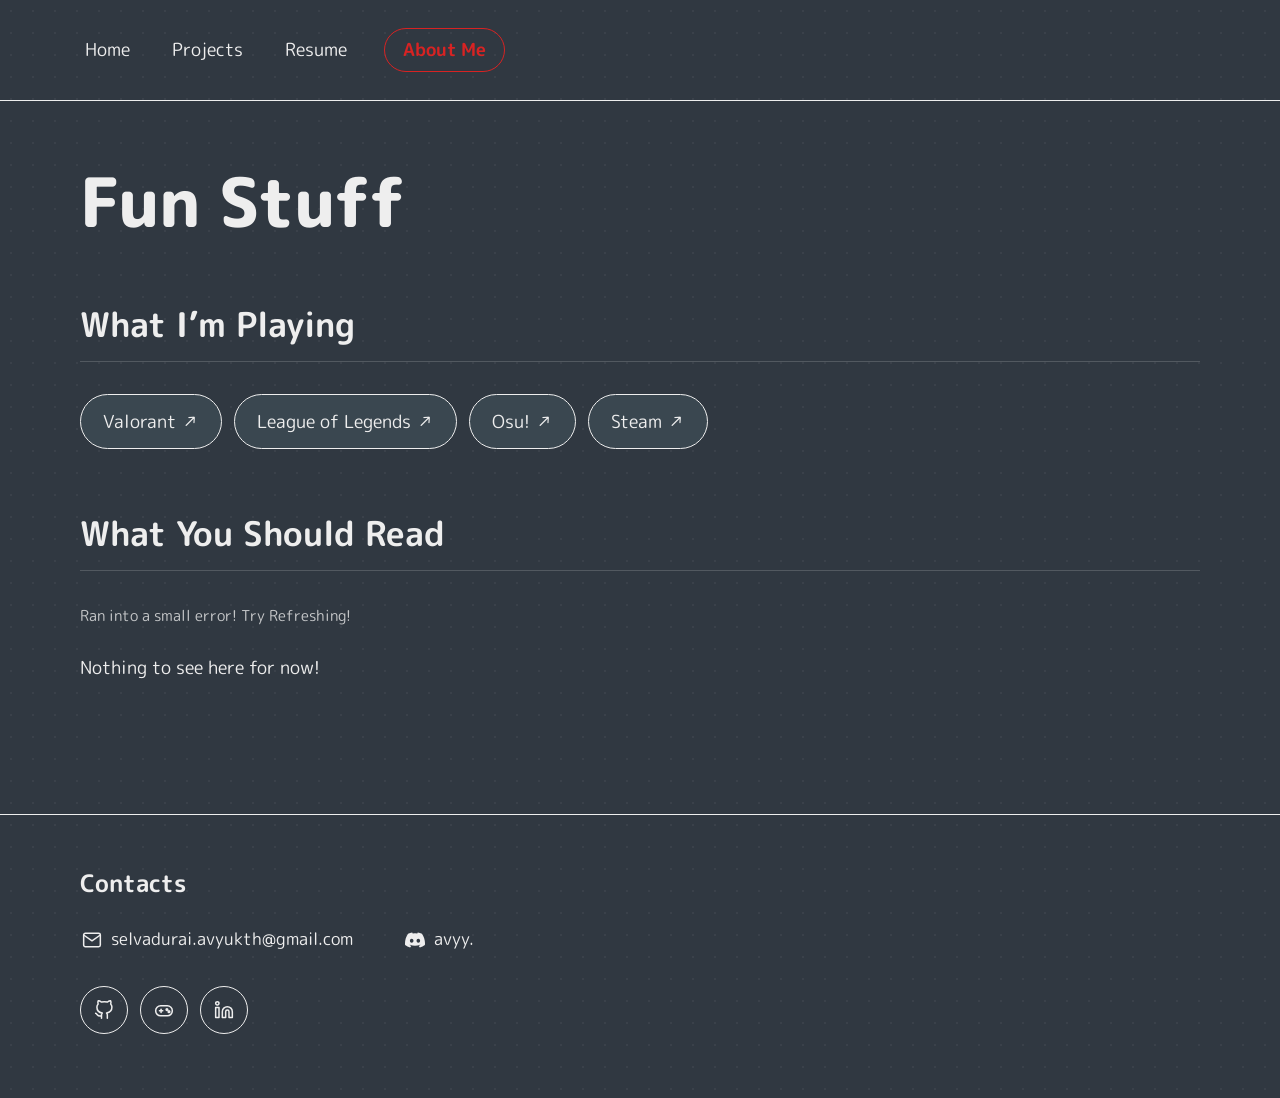
==== commit a4aaffaf: "Changes" ====
--- a/other.html
+++ b/other.html
@@ -8,7 +8,7 @@
   <script defer src="CustomElements.js"></script>
   <script defer src="GetAniListFavorites.js"></script>
   <import-fonts></import-fonts>
-  <title>Fun Stuff</title>
+  <title>About Me</title>
   <link rel="stylesheet" href="./styles.css" />
 </head>
 
@@ -24,7 +24,7 @@
       <cite></cite>
     </blockquote>
     --> 
-
+    
     <h2 class="section-title">What I&rsquo;m Playing</h2>
     <ul class="playing-list">
       <li>
@@ -49,7 +49,7 @@
       </li>
     </ul>
 
-    <h2 class="section-title">My Favorite Manga</h2>
+    <h2 class="section-title">What You Should Read</h2>
     <div class="bookshelf" id="bookshelf">
       <p id="bookshelf-status" class="hint" role="status"></p>
       <ul id="bookshelf-grid" class="bookshelf-grid" data-bookshelf-grid>
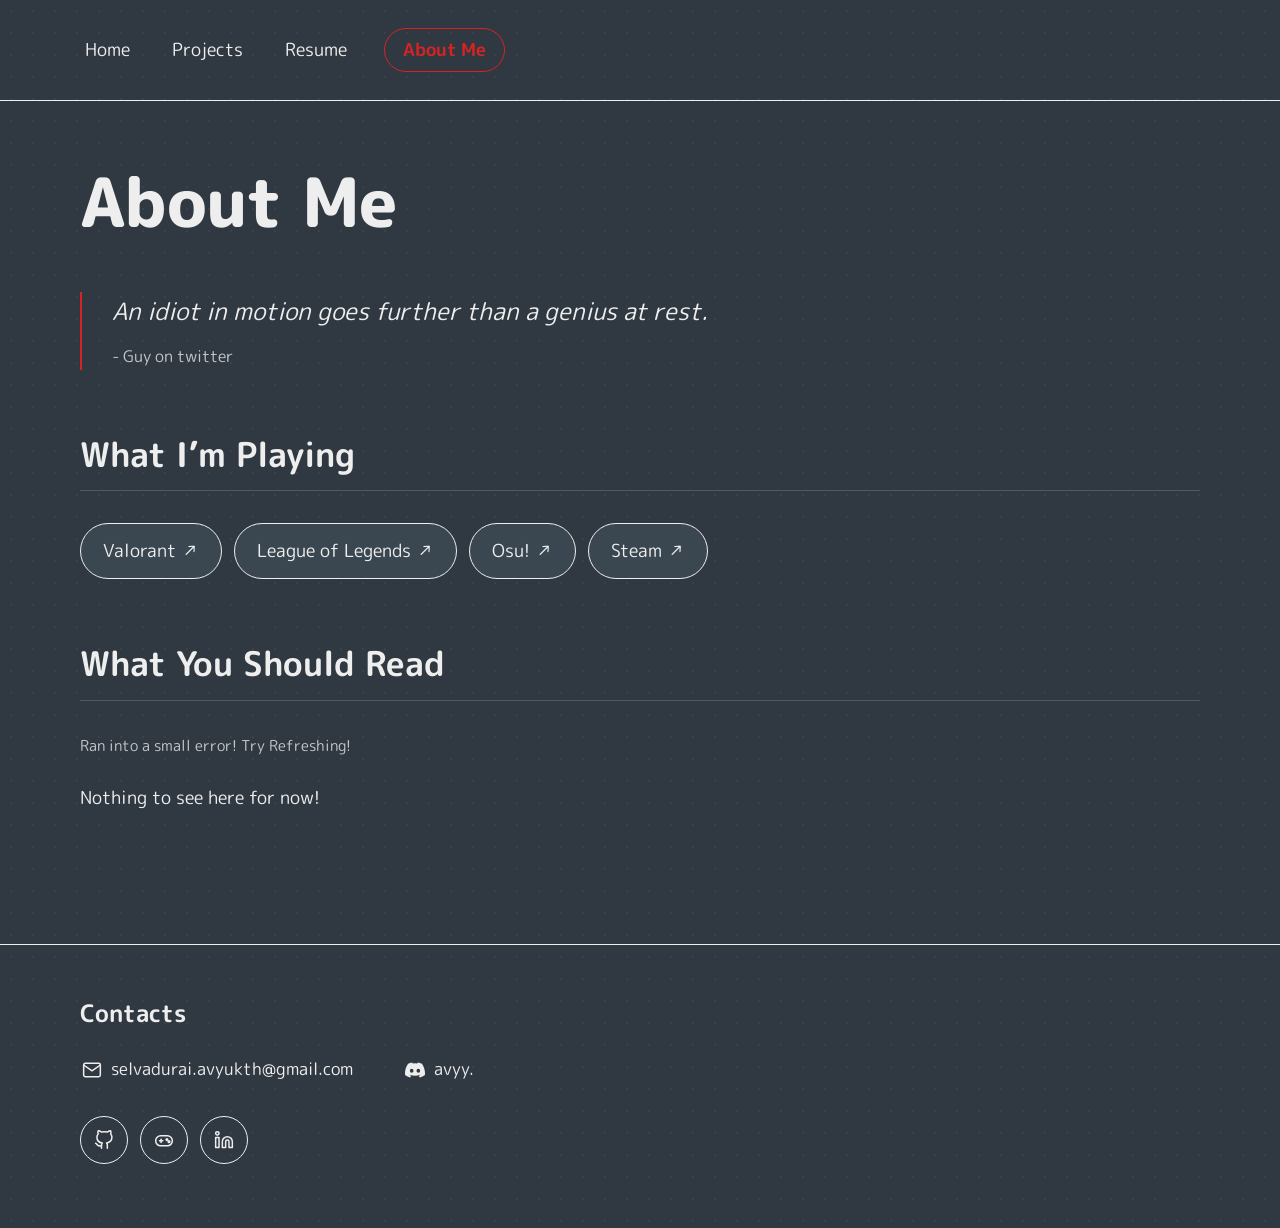
==== commit 52395a70: "Added important quote" ====
--- a/other.html
+++ b/other.html
@@ -16,14 +16,14 @@
   <custom-header-template active-header="3"></custom-header-template>
 
   <main>
-    <h1 class="page-title">Fun Stuff</h1>
+    <h1 class="page-title">About Me</h1>
     
-    <!-- 
+   
     <blockquote class="quote-block">
-      <p>Enjoy Everything!</p>
-      <cite></cite>
+      <p>An idiot in motion goes further than a genius at rest.</p>
+      <cite>- Guy on twitter</cite>
     </blockquote>
-    --> 
+
     
     <h2 class="section-title">What I&rsquo;m Playing</h2>
     <ul class="playing-list">
